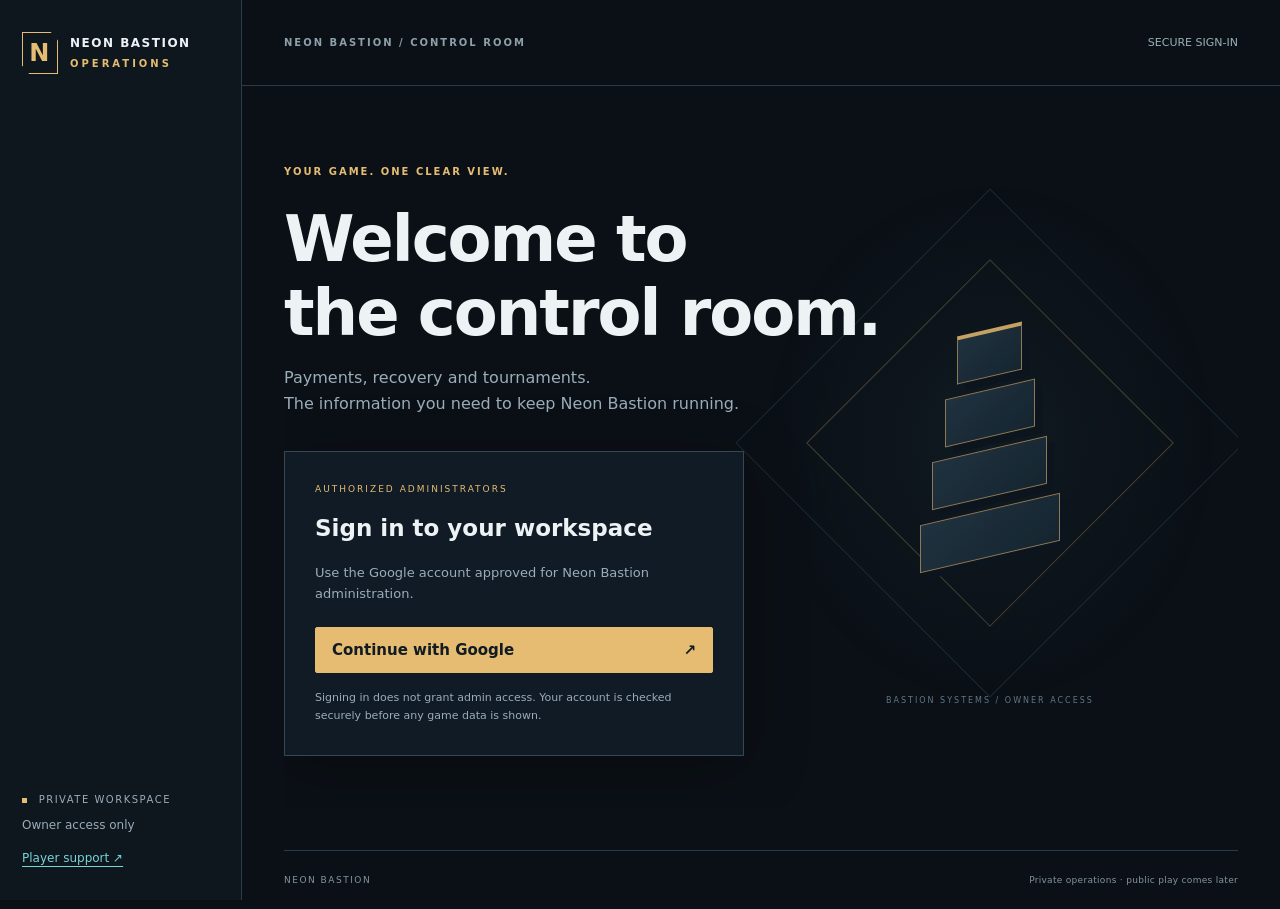
==== admin/index.html @ b3be42ab "Add protected Neon Bastion operations dashboard" ====
<!doctype html><html lang="en"><head><meta charset="utf-8"><meta name="viewport" content="width=device-width,initial-scale=1"><meta name="referrer" content="no-referrer"><meta name="robots" content="noindex,nofollow"><meta http-equiv="Content-Security-Policy" content="default-src 'none'; script-src 'self'; style-src 'self'; img-src 'self'; connect-src https://wtunqxzwsoivmeadbbxj.supabase.co; base-uri 'none'; form-action 'none'; object-src 'none'"><title>Operations · Neon Bastion</title><link rel="stylesheet" href="./admin.css"></head><body>
<a class="skip" href="#main">Skip to dashboard</a>
<div class="shell"><aside class="sidebar"><a class="brand" href="./"><span class="brand-mark" aria-hidden="true">N</span><span>NEON BASTION<small>OPERATIONS</small></span></a><nav aria-label="Dashboard sections" id="nav" hidden></nav><div class="sidebar-foot"><span class="status-dot"></span> PRIVATE WORKSPACE<p>Owner access only</p><a href="../index.html">Player support ↗</a></div></aside>
<div class="workspace"><header class="topbar"><span class="eyebrow">NEON BASTION / CONTROL ROOM</span><span id="identity" class="identity">SECURE SIGN-IN</span><button id="signout" class="subtle" hidden>Sign out</button></header>
<main id="main"><section id="login" class="login"><div class="eyebrow">YOUR GAME. ONE CLEAR VIEW.</div><h1>Welcome to<br>the control room.</h1><p class="intro">Payments, recovery and tournaments.<br>The information you need to keep Neon Bastion running.</p><div class="login-panel"><div class="panel-kicker">AUTHORIZED ADMINISTRATORS</div><h2>Sign in to your workspace</h2><p>Use the Google account approved for Neon Bastion administration.</p><button id="signin" class="primary">Continue with Google <span aria-hidden="true">↗</span></button><p class="muted small">Signing in does not grant admin access. Your account is checked securely before any game data is shown.</p></div><div class="login-art" aria-hidden="true"><div class="orbit orbit-one"></div><div class="orbit orbit-two"></div><div class="bastion"><i></i><i></i><i></i><i></i></div><span>BASTION SYSTEMS / OWNER ACCESS</span></div></section>
<div id="message" role="status" aria-live="polite"></div>
<section id="dashboard" hidden><div class="page-heading"><div><div class="eyebrow">OPERATIONS / <span id="section-label">OVERVIEW</span></div><h1 id="page-title">Your game, at a glance.</h1><p id="page-description">What needs your attention, and what is running.</p></div><div class="tools"><label for="realm">Payment environment</label><select id="realm"><option value="Test">Test / Sandbox</option><option value="Production">Production</option></select><button id="refresh" class="secondary">Refresh data ↻</button></div></div><div class="snapshot-strip"><span id="freshness">Connecting…</span><span>Times in Eastern · updates every 60 seconds</span></div><div id="content"></div></section>
</main><footer>NEON BASTION <span>Private operations · public play comes later</span></footer></div></div><script type="module" src="./app.js"></script></body></html>
---- admin/admin.css ----
:root{color-scheme:dark;--bg:#0b1016;--panel:#121c26;--line:#2b3b48;--text:#edf2f5;--muted:#9aadb9;--gold:#e5bc72;--cyan:#77d5d8;--warn:#f3bb7b;--red:#f69a9a}*{box-sizing:border-box}[hidden]{display:none!important}body{margin:0;background:var(--bg);color:var(--text);font:15px/1.6 ui-sans-serif,system-ui,-apple-system,BlinkMacSystemFont,"Segoe UI",sans-serif}a{color:var(--cyan);text-underline-offset:4px}button,select{font:inherit}button,a,select{touch-action:manipulation}button{cursor:pointer}button:disabled{opacity:.5;cursor:wait}button,select{min-height:44px;border:1px solid var(--line);padding:10px 16px;background:#17232d;color:var(--text);border-radius:2px}button:hover:not(:disabled){border-color:var(--gold)}:focus-visible{outline:3px solid var(--gold);outline-offset:4px}.skip{position:absolute;left:20px;top:-80px;z-index:10;background:#fff;color:#000;padding:10px}.skip:focus{top:8px}.shell{display:flex;min-height:100vh}.sidebar{width:242px;flex:none;background:#0e161e;border-right:1px solid var(--line);padding:32px 22px;display:flex;flex-direction:column;position:sticky;top:0;height:100vh}.brand{display:flex;align-items:center;gap:12px;color:var(--text);text-decoration:none;font-size:12px;font-weight:750;letter-spacing:1.5px}.brand small{display:block;color:var(--gold);font-size:10px;letter-spacing:3px;margin-top:3px}.brand-mark{border:1px solid var(--gold);display:grid;place-items:center;width:36px;height:42px;font-size:24px;color:var(--gold);clip-path:polygon(0 0,80% 0,100% 20%,100% 100%,20% 100%,0 80%)}nav{display:flex;flex-direction:column;gap:6px;margin-top:52px}nav button{text-align:left;background:transparent;border-color:transparent;color:var(--muted);font-size:14px}nav button[aria-current=page]{border-color:#3f4e57;border-left:3px solid var(--gold);background:#1b2730;color:var(--text)}nav .nav-number{font-size:10px;color:#637d90;margin-right:12px;font-variant-numeric:tabular-nums}.sidebar-foot{margin-top:auto;padding-top:34px;color:var(--muted);font-size:10px;letter-spacing:1.5px}.sidebar-foot p{letter-spacing:0;font-size:12px;margin:8px 0 14px}.sidebar-foot a{font-size:12px;letter-spacing:0}.status-dot{display:inline-block;width:5px;height:5px;background:var(--gold);margin-right:7px}.workspace{min-width:0;flex:1}.topbar{min-height:86px;display:flex;align-items:center;gap:16px;border-bottom:1px solid var(--line);padding:20px 42px}.eyebrow{font-size:10px;letter-spacing:2px;color:var(--gold);font-weight:700}.topbar .eyebrow{color:#8e9faa}.identity{margin-left:auto;font-size:11px;color:var(--muted);word-break:break-word}.subtle{background:transparent;font-size:12px;padding:7px 12px}main{padding:42px;max-width:1560px;margin:auto}h1,h2,h3,p{margin-top:0}h1{font-weight:550;font-size:clamp(28px,3.3vw,43px);line-height:1.15;letter-spacing:-1.3px;margin-bottom:15px}h2{font-weight:550;font-size:21px;line-height:1.3}h3{font-size:15px;font-weight:600}p{color:var(--muted)}.page-heading{display:flex;justify-content:space-between;gap:30px;align-items:flex-end;margin-bottom:26px}.page-heading .eyebrow{margin-bottom:15px}.page-heading p{margin-bottom:0;font-size:14px}.tools{display:grid;grid-template-columns:minmax(145px,1fr) auto;gap:7px 10px;flex-shrink:0}.tools label{grid-column:1/-1;font-size:11px;color:var(--muted)}.secondary{font-size:12px}.primary{background:var(--gold);color:#111b22;font-weight:650;border-color:var(--gold);display:flex;align-items:center;justify-content:space-between;gap:26px}.snapshot-strip{border-top:1px solid var(--line);border-bottom:1px solid var(--line);display:flex;justify-content:space-between;gap:15px;padding:11px 0;margin-bottom:28px;color:var(--muted);font-size:11px}.metrics{display:grid;grid-template-columns:repeat(4,minmax(0,1fr));gap:14px;margin-bottom:22px}.metric{background:linear-gradient(135deg,#1a2630,#111b24);border:1px solid var(--line);border-top:2px solid #52616c;padding:20px;min-width:0}.metric .value{display:block;font-size:34px;line-height:1.25;font-variant-numeric:tabular-nums;letter-spacing:-1px}.metric .label{font-size:11px;color:var(--muted);display:block;margin-bottom:13px}.metric .detail{font-size:11px;color:var(--muted);display:block;margin-top:12px}.metric.attention{border-top-color:var(--warn)}.metric.attention .value{color:var(--warn)}.grid{display:grid;grid-template-columns:minmax(0,1.5fr) minmax(0,1fr);gap:22px}.card{border:1px solid var(--line);background:var(--panel);padding:24px;margin-bottom:22px;min-width:0}.card-head{display:flex;align-items:center;justify-content:space-between;gap:20px;border-bottom:1px solid var(--line);padding-bottom:16px;margin-bottom:18px}.card-head h2{margin:0;font-size:17px}.tag{border:1px solid #41545f;padding:3px 8px;font-size:10px;letter-spacing:.7px;color:var(--cyan);white-space:nowrap}.tag.warn{color:var(--warn);border-color:#715639}.tag.neutral{color:var(--muted)}.empty{padding:12px 0;color:var(--muted);font-size:14px}.issue{display:flex;gap:16px;justify-content:space-between;align-items:center;padding:17px 0;border-bottom:1px solid var(--line)}.issue:last-child{border-bottom:0}.issue h3{margin-bottom:4px}.issue p{font-size:12px;margin:0}.issue button{font-size:12px;flex-shrink:0}.table-scroll{overflow-x:auto;max-width:100%}table{width:100%;border-collapse:collapse;font-size:13px;text-align:left}th{color:var(--muted);font-size:10px;letter-spacing:1px;font-weight:600;text-transform:uppercase}th,td{padding:13px 10px;border-bottom:1px solid var(--line);vertical-align:top}th:first-child,td:first-child{padding-left:0}th:last-child,td:last-child{padding-right:0}.table-scroll table{min-width:460px}.muted{color:var(--muted)}.small{font-size:12px}.notice{border-left:3px solid var(--gold);background:#1e252b;padding:16px 20px;margin-bottom:22px;font-size:13px}.notice p{margin:0}.task{display:flex;justify-content:space-between;gap:16px;padding:13px 0;border-bottom:1px solid var(--line)}.task span{font-size:12px}.task small{display:block;color:var(--muted);font-size:11px;margin-top:3px}.fact{display:flex;justify-content:space-between;gap:20px;padding:12px 0;border-bottom:1px solid var(--line);font-size:13px}.fact span{color:var(--muted)}.fact strong{font-weight:500;text-align:right;word-break:break-word}.login{position:relative;min-height:680px;padding:36px 0;overflow:hidden}.login>.eyebrow{margin-bottom:23px}.login h1{font-size:clamp(40px,5vw,65px);max-width:650px;position:relative;z-index:1;letter-spacing:-2px}.intro{font-size:16px;position:relative;z-index:1}.login-panel{position:relative;z-index:1;max-width:460px;background:#131d27ed;border:1px solid #354754;padding:30px;margin-top:35px;box-shadow:0 12px 60px #0004}.panel-kicker{font-size:9px;letter-spacing:2px;color:var(--gold);margin-bottom:17px}.login-panel h2{font-size:23px}.login-panel p{font-size:13px}.login-panel .primary{width:100%;margin:23px 0 16px}.login-panel .small{font-size:11px;margin-bottom:0}.login-art{position:absolute;right:0;top:30px;width:52%;height:570px;opacity:.85;background:radial-gradient(ellipse at center,#24404b44,transparent 65%);pointer-events:none}.orbit{position:absolute;border:1px solid #3c646b66;width:360px;height:360px;left:50%;top:50%;transform:translate(-50%,-50%) rotate(45deg)}.orbit-two{width:260px;height:260px;border-color:#dcba7855}.bastion{position:absolute;left:50%;top:50%;transform:translate(-50%,-50%);display:flex;flex-direction:column-reverse;align-items:center;gap:12px}.bastion i{display:block;width:140px;height:48px;border:1px solid #a68b62;background:linear-gradient(145deg,#253947,#182a36);transform:skewY(-13deg);box-shadow:8px 8px 0 #0d1720}.bastion i:nth-child(2){width:115px}.bastion i:nth-child(3){width:90px}.bastion i:nth-child(4){width:65px;border-top:4px solid var(--gold)}.login-art>span{position:absolute;bottom:20px;left:0;right:0;text-align:center;color:#6e899b;font-size:8px;letter-spacing:2px}#message:not(:empty){padding:16px 20px;border:1px solid #775940;background:#282018;color:#f3d4a6;margin-bottom:24px}footer{border-top:1px solid var(--line);margin:0 42px;padding:22px 0;display:flex;justify-content:space-between;font-size:9px;letter-spacing:1.5px;color:#83949f}footer span{letter-spacing:.3px}.roadmap li{padding:12px 0;color:var(--muted)}.roadmap strong{display:block;color:var(--text);font-weight:550}.page-description{max-width:680px}@media(min-width:1600px){main{padding-top:60px}.login-art{right:7%}}@media(max-width:1100px){.sidebar{width:205px;padding:24px 15px}main{padding:30px}.topbar{padding:20px 30px}.metrics{grid-template-columns:repeat(2,minmax(0,1fr))}.grid{grid-template-columns:1fr}.page-heading{align-items:flex-start;flex-direction:column}.login-art{opacity:.4;right:-90px;width:70%}}@media(max-width:700px){.shell{display:block}.sidebar{position:relative;width:auto;height:auto;padding:18px 20px;border-right:0;border-bottom:1px solid var(--line)}.brand-mark{height:34px;width:30px;font-size:20px}.brand{font-size:11px}nav{margin-top:18px;flex-direction:row;overflow-x:auto;gap:4px;padding-bottom:5px}nav button{white-space:nowrap;font-size:12px;min-height:42px;padding:8px 12px}nav .nav-number{display:none}.sidebar-foot{display:none}.topbar{min-height:60px;padding:14px 20px;gap:10px}.topbar .eyebrow{display:none}.identity{margin-left:0;flex:1}main{padding:25px 20px}.page-heading{gap:20px}.tools{width:100%}.snapshot-strip{flex-direction:column;gap:4px}.metrics{gap:10px}.metric{padding:15px}.metric .value{font-size:28px}.card{padding:18px}.issue{align-items:flex-start;flex-direction:column;gap:10px}.issue button{min-width:130px}.login{padding:14px 0;min-height:600px}.login h1{font-size:42px}.login-art{right:-130px;top:20px;width:100%;opacity:.22}.login-panel{padding:22px;margin-top:28px}footer{margin:0 20px;flex-direction:column;gap:7px}.fact{flex-wrap:wrap}.fact strong{text-align:left}}@media(prefers-reduced-motion:reduce){*{scroll-behavior:auto!important}}@media(prefers-contrast:more){:root{--line:#879ca9;--muted:#ccd8df}}
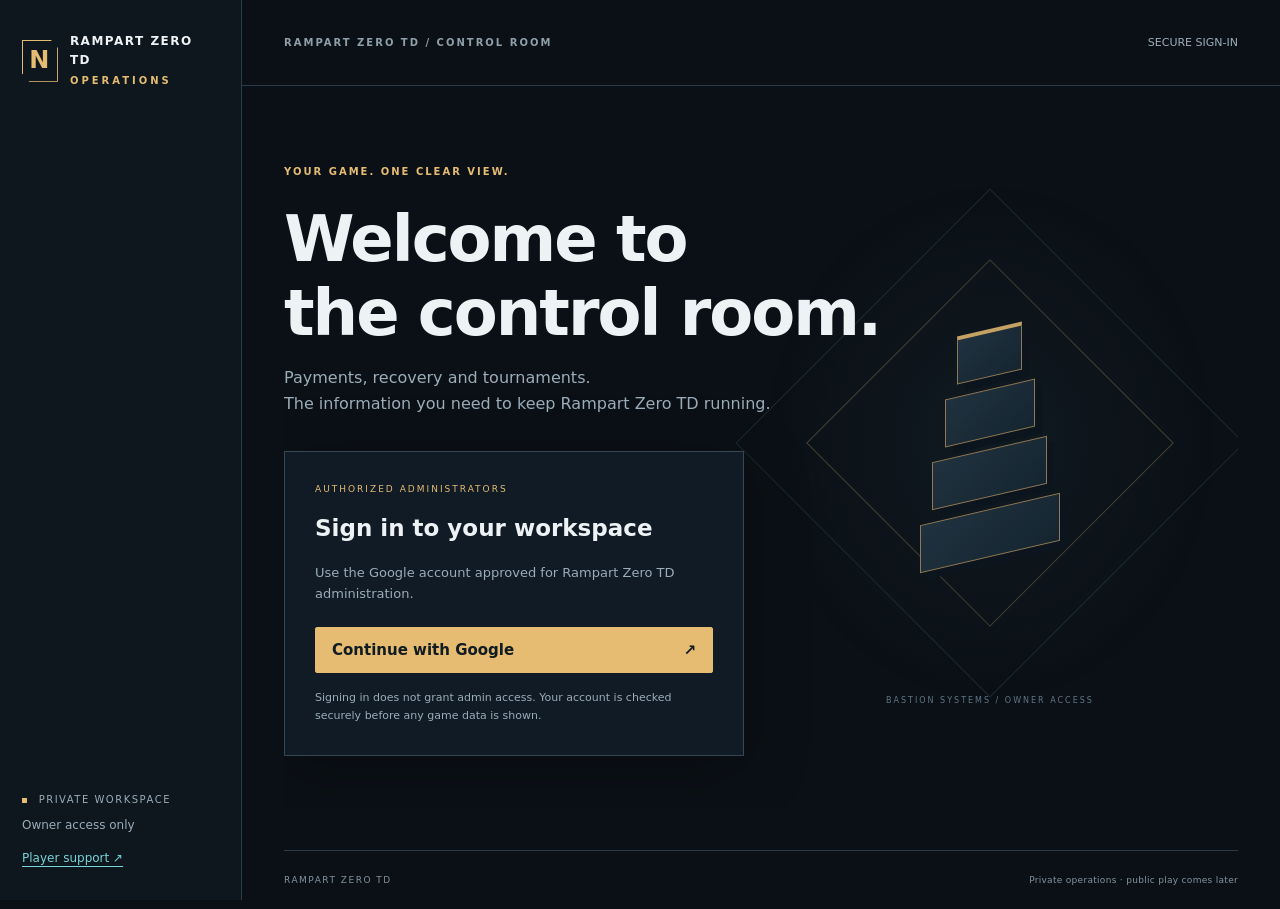
==== commit 9ce6e67c: "Rename player-facing support pages to Rampart Zero TD" ====
--- a/admin/index.html
+++ b/admin/index.html
@@ -1,8 +1,8 @@
-<!doctype html><html lang="en"><head><meta charset="utf-8"><meta name="viewport" content="width=device-width,initial-scale=1"><meta name="referrer" content="no-referrer"><meta name="robots" content="noindex,nofollow"><meta http-equiv="Content-Security-Policy" content="default-src 'none'; script-src 'self'; style-src 'self'; img-src 'self'; connect-src https://wtunqxzwsoivmeadbbxj.supabase.co; base-uri 'none'; form-action 'none'; object-src 'none'"><title>Operations · Neon Bastion</title><link rel="stylesheet" href="./admin.css"></head><body>
+<!doctype html><html lang="en"><head><meta charset="utf-8"><meta name="viewport" content="width=device-width,initial-scale=1"><meta name="referrer" content="no-referrer"><meta name="robots" content="noindex,nofollow"><meta http-equiv="Content-Security-Policy" content="default-src 'none'; script-src 'self'; style-src 'self'; img-src 'self'; connect-src https://wtunqxzwsoivmeadbbxj.supabase.co; base-uri 'none'; form-action 'none'; object-src 'none'"><title>Operations · Rampart Zero TD</title><link rel="stylesheet" href="./admin.css"></head><body>
 <a class="skip" href="#main">Skip to dashboard</a>
-<div class="shell"><aside class="sidebar"><a class="brand" href="./"><span class="brand-mark" aria-hidden="true">N</span><span>NEON BASTION<small>OPERATIONS</small></span></a><nav aria-label="Dashboard sections" id="nav" hidden></nav><div class="sidebar-foot"><span class="status-dot"></span> PRIVATE WORKSPACE<p>Owner access only</p><a href="../index.html">Player support ↗</a></div></aside>
-<div class="workspace"><header class="topbar"><span class="eyebrow">NEON BASTION / CONTROL ROOM</span><span id="identity" class="identity">SECURE SIGN-IN</span><button id="signout" class="subtle" hidden>Sign out</button></header>
-<main id="main"><section id="login" class="login"><div class="eyebrow">YOUR GAME. ONE CLEAR VIEW.</div><h1>Welcome to<br>the control room.</h1><p class="intro">Payments, recovery and tournaments.<br>The information you need to keep Neon Bastion running.</p><div class="login-panel"><div class="panel-kicker">AUTHORIZED ADMINISTRATORS</div><h2>Sign in to your workspace</h2><p>Use the Google account approved for Neon Bastion administration.</p><button id="signin" class="primary">Continue with Google <span aria-hidden="true">↗</span></button><p class="muted small">Signing in does not grant admin access. Your account is checked securely before any game data is shown.</p></div><div class="login-art" aria-hidden="true"><div class="orbit orbit-one"></div><div class="orbit orbit-two"></div><div class="bastion"><i></i><i></i><i></i><i></i></div><span>BASTION SYSTEMS / OWNER ACCESS</span></div></section>
+<div class="shell"><aside class="sidebar"><a class="brand" href="./"><span class="brand-mark" aria-hidden="true">N</span><span>RAMPART ZERO TD<small>OPERATIONS</small></span></a><nav aria-label="Dashboard sections" id="nav" hidden></nav><div class="sidebar-foot"><span class="status-dot"></span> PRIVATE WORKSPACE<p>Owner access only</p><a href="../index.html">Player support ↗</a></div></aside>
+<div class="workspace"><header class="topbar"><span class="eyebrow">RAMPART ZERO TD / CONTROL ROOM</span><span id="identity" class="identity">SECURE SIGN-IN</span><button id="signout" class="subtle" hidden>Sign out</button></header>
+<main id="main"><section id="login" class="login"><div class="eyebrow">YOUR GAME. ONE CLEAR VIEW.</div><h1>Welcome to<br>the control room.</h1><p class="intro">Payments, recovery and tournaments.<br>The information you need to keep Rampart Zero TD running.</p><div class="login-panel"><div class="panel-kicker">AUTHORIZED ADMINISTRATORS</div><h2>Sign in to your workspace</h2><p>Use the Google account approved for Rampart Zero TD administration.</p><button id="signin" class="primary">Continue with Google <span aria-hidden="true">↗</span></button><p class="muted small">Signing in does not grant admin access. Your account is checked securely before any game data is shown.</p></div><div class="login-art" aria-hidden="true"><div class="orbit orbit-one"></div><div class="orbit orbit-two"></div><div class="bastion"><i></i><i></i><i></i><i></i></div><span>BASTION SYSTEMS / OWNER ACCESS</span></div></section>
 <div id="message" role="status" aria-live="polite"></div>
 <section id="dashboard" hidden><div class="page-heading"><div><div class="eyebrow">OPERATIONS / <span id="section-label">OVERVIEW</span></div><h1 id="page-title">Your game, at a glance.</h1><p id="page-description">What needs your attention, and what is running.</p></div><div class="tools"><label for="realm">Payment environment</label><select id="realm"><option value="Test">Test / Sandbox</option><option value="Production">Production</option></select><button id="refresh" class="secondary">Refresh data ↻</button></div></div><div class="snapshot-strip"><span id="freshness">Connecting…</span><span>Times in Eastern · updates every 60 seconds</span></div><div id="content"></div></section>
-</main><footer>NEON BASTION <span>Private operations · public play comes later</span></footer></div></div><script type="module" src="./app.js"></script></body></html>
+</main><footer>RAMPART ZERO TD <span>Private operations · public play comes later</span></footer></div></div><script type="module" src="./app.js"></script></body></html>
--- a/admin/admin.css
+++ b/admin/admin.css
@@ -1 +1,3 @@
 :root{color-scheme:dark;--bg:#0b1016;--panel:#121c26;--line:#2b3b48;--text:#edf2f5;--muted:#9aadb9;--gold:#e5bc72;--cyan:#77d5d8;--warn:#f3bb7b;--red:#f69a9a}*{box-sizing:border-box}[hidden]{display:none!important}body{margin:0;background:var(--bg);color:var(--text);font:15px/1.6 ui-sans-serif,system-ui,-apple-system,BlinkMacSystemFont,"Segoe UI",sans-serif}a{color:var(--cyan);text-underline-offset:4px}button,select{font:inherit}button,a,select{touch-action:manipulation}button{cursor:pointer}button:disabled{opacity:.5;cursor:wait}button,select{min-height:44px;border:1px solid var(--line);padding:10px 16px;background:#17232d;color:var(--text);border-radius:2px}button:hover:not(:disabled){border-color:var(--gold)}:focus-visible{outline:3px solid var(--gold);outline-offset:4px}.skip{position:absolute;left:20px;top:-80px;z-index:10;background:#fff;color:#000;padding:10px}.skip:focus{top:8px}.shell{display:flex;min-height:100vh}.sidebar{width:242px;flex:none;background:#0e161e;border-right:1px solid var(--line);padding:32px 22px;display:flex;flex-direction:column;position:sticky;top:0;height:100vh}.brand{display:flex;align-items:center;gap:12px;color:var(--text);text-decoration:none;font-size:12px;font-weight:750;letter-spacing:1.5px}.brand small{display:block;color:var(--gold);font-size:10px;letter-spacing:3px;margin-top:3px}.brand-mark{border:1px solid var(--gold);display:grid;place-items:center;width:36px;height:42px;font-size:24px;color:var(--gold);clip-path:polygon(0 0,80% 0,100% 20%,100% 100%,20% 100%,0 80%)}nav{display:flex;flex-direction:column;gap:6px;margin-top:52px}nav button{text-align:left;background:transparent;border-color:transparent;color:var(--muted);font-size:14px}nav button[aria-current=page]{border-color:#3f4e57;border-left:3px solid var(--gold);background:#1b2730;color:var(--text)}nav .nav-number{font-size:10px;color:#637d90;margin-right:12px;font-variant-numeric:tabular-nums}.sidebar-foot{margin-top:auto;padding-top:34px;color:var(--muted);font-size:10px;letter-spacing:1.5px}.sidebar-foot p{letter-spacing:0;font-size:12px;margin:8px 0 14px}.sidebar-foot a{font-size:12px;letter-spacing:0}.status-dot{display:inline-block;width:5px;height:5px;background:var(--gold);margin-right:7px}.workspace{min-width:0;flex:1}.topbar{min-height:86px;display:flex;align-items:center;gap:16px;border-bottom:1px solid var(--line);padding:20px 42px}.eyebrow{font-size:10px;letter-spacing:2px;color:var(--gold);font-weight:700}.topbar .eyebrow{color:#8e9faa}.identity{margin-left:auto;font-size:11px;color:var(--muted);word-break:break-word}.subtle{background:transparent;font-size:12px;padding:7px 12px}main{padding:42px;max-width:1560px;margin:auto}h1,h2,h3,p{margin-top:0}h1{font-weight:550;font-size:clamp(28px,3.3vw,43px);line-height:1.15;letter-spacing:-1.3px;margin-bottom:15px}h2{font-weight:550;font-size:21px;line-height:1.3}h3{font-size:15px;font-weight:600}p{color:var(--muted)}.page-heading{display:flex;justify-content:space-between;gap:30px;align-items:flex-end;margin-bottom:26px}.page-heading .eyebrow{margin-bottom:15px}.page-heading p{margin-bottom:0;font-size:14px}.tools{display:grid;grid-template-columns:minmax(145px,1fr) auto;gap:7px 10px;flex-shrink:0}.tools label{grid-column:1/-1;font-size:11px;color:var(--muted)}.secondary{font-size:12px}.primary{background:var(--gold);color:#111b22;font-weight:650;border-color:var(--gold);display:flex;align-items:center;justify-content:space-between;gap:26px}.snapshot-strip{border-top:1px solid var(--line);border-bottom:1px solid var(--line);display:flex;justify-content:space-between;gap:15px;padding:11px 0;margin-bottom:28px;color:var(--muted);font-size:11px}.metrics{display:grid;grid-template-columns:repeat(4,minmax(0,1fr));gap:14px;margin-bottom:22px}.metric{background:linear-gradient(135deg,#1a2630,#111b24);border:1px solid var(--line);border-top:2px solid #52616c;padding:20px;min-width:0}.metric .value{display:block;font-size:34px;line-height:1.25;font-variant-numeric:tabular-nums;letter-spacing:-1px}.metric .label{font-size:11px;color:var(--muted);display:block;margin-bottom:13px}.metric .detail{font-size:11px;color:var(--muted);display:block;margin-top:12px}.metric.attention{border-top-color:var(--warn)}.metric.attention .value{color:var(--warn)}.grid{display:grid;grid-template-columns:minmax(0,1.5fr) minmax(0,1fr);gap:22px}.card{border:1px solid var(--line);background:var(--panel);padding:24px;margin-bottom:22px;min-width:0}.card-head{display:flex;align-items:center;justify-content:space-between;gap:20px;border-bottom:1px solid var(--line);padding-bottom:16px;margin-bottom:18px}.card-head h2{margin:0;font-size:17px}.tag{border:1px solid #41545f;padding:3px 8px;font-size:10px;letter-spacing:.7px;color:var(--cyan);white-space:nowrap}.tag.warn{color:var(--warn);border-color:#715639}.tag.neutral{color:var(--muted)}.empty{padding:12px 0;color:var(--muted);font-size:14px}.issue{display:flex;gap:16px;justify-content:space-between;align-items:center;padding:17px 0;border-bottom:1px solid var(--line)}.issue:last-child{border-bottom:0}.issue h3{margin-bottom:4px}.issue p{font-size:12px;margin:0}.issue button{font-size:12px;flex-shrink:0}.table-scroll{overflow-x:auto;max-width:100%}table{width:100%;border-collapse:collapse;font-size:13px;text-align:left}th{color:var(--muted);font-size:10px;letter-spacing:1px;font-weight:600;text-transform:uppercase}th,td{padding:13px 10px;border-bottom:1px solid var(--line);vertical-align:top}th:first-child,td:first-child{padding-left:0}th:last-child,td:last-child{padding-right:0}.table-scroll table{min-width:460px}.muted{color:var(--muted)}.small{font-size:12px}.notice{border-left:3px solid var(--gold);background:#1e252b;padding:16px 20px;margin-bottom:22px;font-size:13px}.notice p{margin:0}.task{display:flex;justify-content:space-between;gap:16px;padding:13px 0;border-bottom:1px solid var(--line)}.task span{font-size:12px}.task small{display:block;color:var(--muted);font-size:11px;margin-top:3px}.fact{display:flex;justify-content:space-between;gap:20px;padding:12px 0;border-bottom:1px solid var(--line);font-size:13px}.fact span{color:var(--muted)}.fact strong{font-weight:500;text-align:right;word-break:break-word}.login{position:relative;min-height:680px;padding:36px 0;overflow:hidden}.login>.eyebrow{margin-bottom:23px}.login h1{font-size:clamp(40px,5vw,65px);max-width:650px;position:relative;z-index:1;letter-spacing:-2px}.intro{font-size:16px;position:relative;z-index:1}.login-panel{position:relative;z-index:1;max-width:460px;background:#131d27ed;border:1px solid #354754;padding:30px;margin-top:35px;box-shadow:0 12px 60px #0004}.panel-kicker{font-size:9px;letter-spacing:2px;color:var(--gold);margin-bottom:17px}.login-panel h2{font-size:23px}.login-panel p{font-size:13px}.login-panel .primary{width:100%;margin:23px 0 16px}.login-panel .small{font-size:11px;margin-bottom:0}.login-art{position:absolute;right:0;top:30px;width:52%;height:570px;opacity:.85;background:radial-gradient(ellipse at center,#24404b44,transparent 65%);pointer-events:none}.orbit{position:absolute;border:1px solid #3c646b66;width:360px;height:360px;left:50%;top:50%;transform:translate(-50%,-50%) rotate(45deg)}.orbit-two{width:260px;height:260px;border-color:#dcba7855}.bastion{position:absolute;left:50%;top:50%;transform:translate(-50%,-50%);display:flex;flex-direction:column-reverse;align-items:center;gap:12px}.bastion i{display:block;width:140px;height:48px;border:1px solid #a68b62;background:linear-gradient(145deg,#253947,#182a36);transform:skewY(-13deg);box-shadow:8px 8px 0 #0d1720}.bastion i:nth-child(2){width:115px}.bastion i:nth-child(3){width:90px}.bastion i:nth-child(4){width:65px;border-top:4px solid var(--gold)}.login-art>span{position:absolute;bottom:20px;left:0;right:0;text-align:center;color:#6e899b;font-size:8px;letter-spacing:2px}#message:not(:empty){padding:16px 20px;border:1px solid #775940;background:#282018;color:#f3d4a6;margin-bottom:24px}footer{border-top:1px solid var(--line);margin:0 42px;padding:22px 0;display:flex;justify-content:space-between;font-size:9px;letter-spacing:1.5px;color:#83949f}footer span{letter-spacing:.3px}.roadmap li{padding:12px 0;color:var(--muted)}.roadmap strong{display:block;color:var(--text);font-weight:550}.page-description{max-width:680px}@media(min-width:1600px){main{padding-top:60px}.login-art{right:7%}}@media(max-width:1100px){.sidebar{width:205px;padding:24px 15px}main{padding:30px}.topbar{padding:20px 30px}.metrics{grid-template-columns:repeat(2,minmax(0,1fr))}.grid{grid-template-columns:1fr}.page-heading{align-items:flex-start;flex-direction:column}.login-art{opacity:.4;right:-90px;width:70%}}@media(max-width:700px){.shell{display:block}.sidebar{position:relative;width:auto;height:auto;padding:18px 20px;border-right:0;border-bottom:1px solid var(--line)}.brand-mark{height:34px;width:30px;font-size:20px}.brand{font-size:11px}nav{margin-top:18px;flex-direction:row;overflow-x:auto;gap:4px;padding-bottom:5px}nav button{white-space:nowrap;font-size:12px;min-height:42px;padding:8px 12px}nav .nav-number{display:none}.sidebar-foot{display:none}.topbar{min-height:60px;padding:14px 20px;gap:10px}.topbar .eyebrow{display:none}.identity{margin-left:0;flex:1}main{padding:25px 20px}.page-heading{gap:20px}.tools{width:100%}.snapshot-strip{flex-direction:column;gap:4px}.metrics{gap:10px}.metric{padding:15px}.metric .value{font-size:28px}.card{padding:18px}.issue{align-items:flex-start;flex-direction:column;gap:10px}.issue button{min-width:130px}.login{padding:14px 0;min-height:600px}.login h1{font-size:42px}.login-art{right:-130px;top:20px;width:100%;opacity:.22}.login-panel{padding:22px;margin-top:28px}footer{margin:0 20px;flex-direction:column;gap:7px}.fact{flex-wrap:wrap}.fact strong{text-align:left}}@media(prefers-reduced-motion:reduce){*{scroll-behavior:auto!important}}@media(prefers-contrast:more){:root{--line:#879ca9;--muted:#ccd8df}}
+
+.table-hint{display:none}@media(max-width:700px){.table-hint{display:block}}
